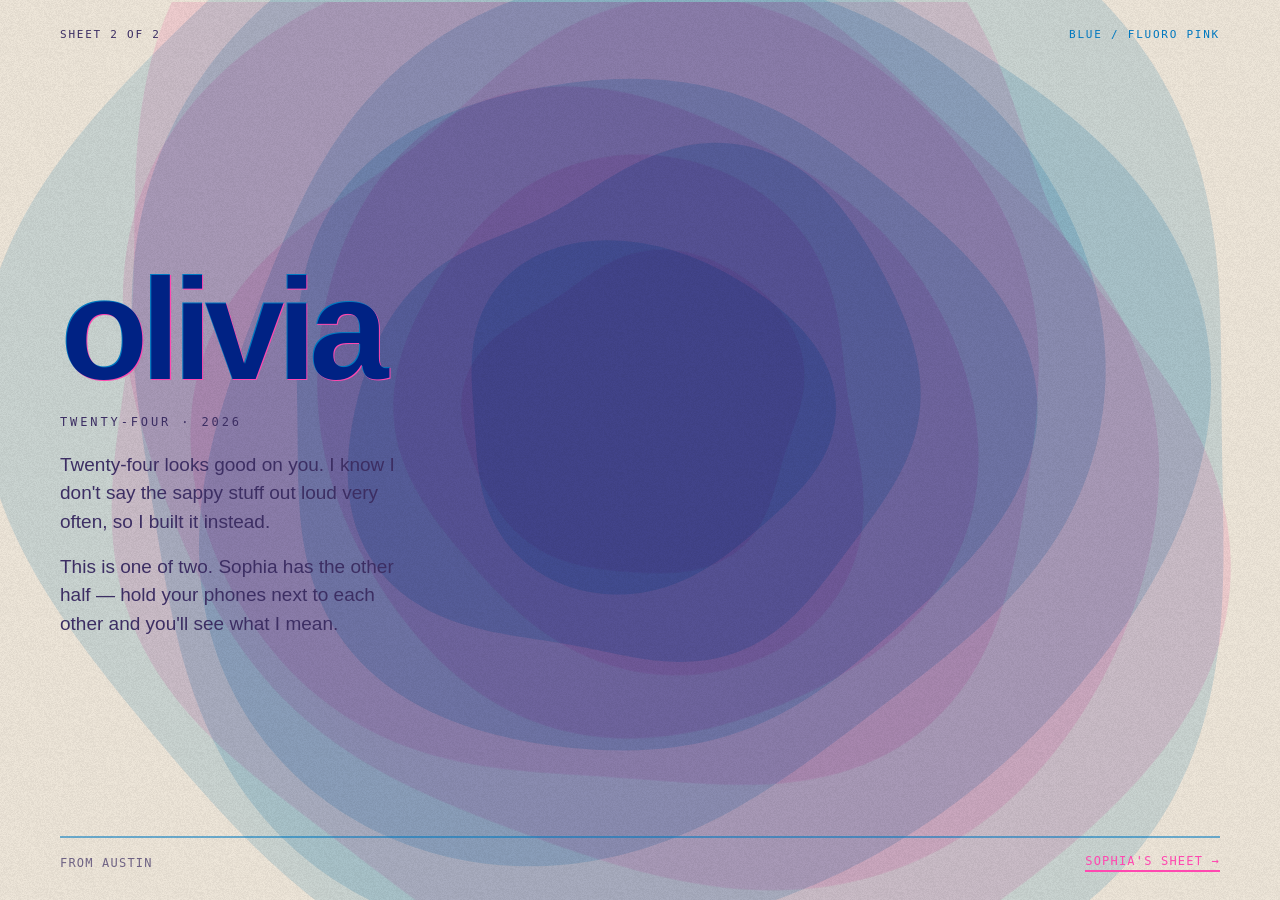
==== olivia/index.html @ df724d40 "Two riso-style birthday sheets for the twins" ====
<!DOCTYPE html>
<html lang="en">
<head>
<meta charset="utf-8">
<meta name="viewport" content="width=device-width,initial-scale=1,viewport-fit=cover">
<title>Olivia &mdash; 24</title>
<meta name="theme-color" content="#EFE7DA">
<style>
  :root{
    --paper:#EFE7DA;
    --ink-a:#FF48B0;   /* riso fluorescent pink */
    --ink-b:#0078BF;   /* riso medium blue */
    --lead:#0078BF;
    --trail:#FF48B0;
    --overprint:#3C2E63;
    --display:"Helvetica Neue",Helvetica,Arial,sans-serif;
    --mono:ui-monospace,SFMono-Regular,Menlo,Consolas,monospace;
  }
  *{box-sizing:border-box;margin:0;padding:0;}
  html,body{height:100%;}
  body{
    background:var(--paper);
    color:var(--overprint);
    font-family:var(--display);
    -webkit-font-smoothing:antialiased;
    overflow-x:hidden;
  }
  #plate{
    position:fixed;
    inset:0;
    width:100%;
    height:100%;
    display:block;
    z-index:0;
  }
  main{
    position:relative;
    z-index:1;
    min-height:100%;
    min-height:100svh;
    display:flex;
    flex-direction:column;
    justify-content:space-between;
    padding:calc(env(safe-area-inset-top) + 28px) 24px calc(env(safe-area-inset-bottom) + 28px);
  }

  .sheet{
    font-family:var(--mono);
    font-size:11px;
    letter-spacing:.16em;
    text-transform:uppercase;
    color:var(--overprint);
    opacity:.75;
    display:flex;
    justify-content:space-between;
    align-items:baseline;
  }
  .sheet b{font-weight:400;color:var(--lead);}

  .middle{
    padding:44px 0 12px;
  }

  .nameblock{
    position:relative;
    line-height:.82;
  }
  .nameblock span{
    display:block;
    font-size:clamp(3.75rem,21vw,9rem);
    font-weight:800;
    letter-spacing:-.055em;
    text-transform:lowercase;
    mix-blend-mode:multiply;
  }
  .layer-a{color:var(--lead);position:relative;}
  .layer-b{
    color:var(--trail);
    position:absolute;
    top:0;left:0;right:0;
    transform:translate(var(--regx,26px),var(--regy,14px));
  }
  .no-anim .layer-b{transform:translate(3px,2px);}

  .age{
    font-family:var(--mono);
    font-size:12px;
    letter-spacing:.24em;
    text-transform:uppercase;
    margin-top:26px;
    color:var(--overprint);
  }

  .note{
    max-width:34ch;
    margin-top:22px;
    font-size:1.0625rem;
    line-height:1.5;
    font-weight:500;
    color:var(--overprint);
  }
  .note p + p{margin-top:.85em;}

  .foot{
    display:flex;
    flex-direction:column;
    gap:16px;
  }
  .rule{height:2px;background:var(--lead);opacity:.55;mix-blend-mode:multiply;}
  .pair{
    display:flex;
    justify-content:space-between;
    align-items:center;
    gap:16px;
    font-family:var(--mono);
    font-size:12px;
    letter-spacing:.1em;
    text-transform:uppercase;
  }
  .pair a{
    color:var(--trail);
    text-decoration:none;
    border-bottom:2px solid currentColor;
    padding-bottom:2px;
  }
  .pair a:focus-visible{outline:3px solid var(--overprint);outline-offset:4px;}
  .from{opacity:.7;}

  .reveal{opacity:0;transform:translateY(10px);}
  .in{opacity:1;transform:none;transition:opacity .7s ease,transform .7s cubic-bezier(.2,.7,.3,1);}

  @media (prefers-reduced-motion:reduce){
    .reveal{opacity:1;transform:none;transition:none;}
  }
  @media (min-width:700px){
    main{padding-left:60px;padding-right:60px;}
    .note{font-size:1.1875rem;}
  }
</style>
</head>
<body>
<canvas id="plate" aria-hidden="true"></canvas>

<main>
  <div class="sheet reveal">
    <span>Sheet 2 of 2</span>
    <b>Blue / fluoro pink</b>
  </div>

  <div class="middle">
    <div class="nameblock reveal" aria-label="Olivia">
      <span class="layer-b" aria-hidden="true">olivia</span>
      <span class="layer-a">olivia</span>
    </div>
    <div class="age reveal">Twenty-four &middot; 2026</div>
    <div class="note reveal">
      <p>Twenty-four looks good on you. I know I don't say the sappy stuff out loud very often, so I built it instead.</p>
      <p>This is one of two. Sophia has the other half &mdash; hold your phones next to each other and you'll see what I mean.</p>
    </div>
  </div>

  <div class="foot reveal">
    <div class="rule"></div>
    <div class="pair">
      <span class="from">From Austin</span>
      <a href="../sophia/">Sophia's sheet &rarr;</a>
    </div>
  </div>
</main>

<script>
(function(){
  var reduce = window.matchMedia && window.matchMedia("(prefers-reduced-motion: reduce)").matches;
  var MIRROR = true;
  var INK_LEAD = "#0078BF", INK_TRAIL = "#FF48B0";

  /* deterministic seed shared by both sheets, so the two plates mirror each other */
  function rng(seed){
    var h = 2166136261;
    for (var i=0;i<seed.length;i++){ h ^= seed.charCodeAt(i); h = Math.imul(h,16777619); }
    return function(){
      h += 0x6D2B79F5; var t = h;
      t = Math.imul(t ^ (t>>>15), t|1);
      t ^= t + Math.imul(t ^ (t>>>7), t|61);
      return ((t ^ (t>>>14))>>>0)/4294967296;
    };
  }

  var canvas = document.getElementById("plate");
  var ctx = canvas.getContext("2d");
  var W=0,H=0,DPR=1;
  var plateA=document.createElement("canvas"), plateB=document.createElement("canvas");

  function blob(c, color, seed, scale){
    var r = rng(seed);
    var g = c.getContext("2d");
    g.clearRect(0,0,c.width,c.height);
    g.save();
    g.scale(DPR,DPR);
    g.translate(W*0.5, H*0.46);
    g.fillStyle = color;
    var rings = 6;
    for (var k=0;k<rings;k++){
      var base = Math.min(W,H) * scale * (0.20 + k*0.098);
      var a1=r()*2-1, a2=r()*2-1, a3=r()*2-1;
      var p1=r()*6.28, p2=r()*6.28, p3=r()*6.28;
      var spin = r()*6.28;
      g.globalAlpha = 0.13 + (rings-k)*0.018;
      g.beginPath();
      for (var t=0;t<=360;t++){
        var th = t*Math.PI/180;
        var rad = base * (1
          + 0.13*a1*Math.sin(2*th+p1)
          + 0.09*a2*Math.sin(3*th+p2)
          + 0.05*a3*Math.sin(5*th+p3));
        var x = Math.cos(th+spin)*rad;
        var y = Math.sin(th+spin)*rad*0.94;
        if(t===0) g.moveTo(x,y); else g.lineTo(x,y);
      }
      g.closePath();
      g.fill();
    }
    g.restore();
  }

  var grain=null;
  function makeGrain(){
    var gc=document.createElement("canvas");
    gc.width=gc.height=140;
    var g=gc.getContext("2d");
    var img=g.createImageData(140,140), d=img.data;
    for(var i=0;i<d.length;i+=4){
      var v=Math.random()*255;
      d[i]=d[i+1]=d[i+2]=v; d[i+3]=16;
    }
    g.putImageData(img,0,0);
    grain=ctx.createPattern(gc,"repeat");
  }

  function size(){
    DPR = Math.min(window.devicePixelRatio||1, 2);
    W = window.innerWidth; H = window.innerHeight;
    [canvas,plateA,plateB].forEach(function(c){
      c.width = Math.round(W*DPR); c.height = Math.round(H*DPR);
      c.style.width = W+"px"; c.style.height = H+"px";
    });
    /* identical seed on both sheets => mirrored artwork, swapped inks */
    blob(plateA, INK_LEAD,  "sophia+olivia/plate-a", 1.02);
    blob(plateB, INK_TRAIL, "sophia+olivia/plate-b", 0.94);
    makeGrain();
  }

  var start = null;
  function frame(ts){
    if(start===null) start = ts;
    var e = (ts-start)/1000;
    /* plates land in register, then drift the way a riso press does */
    var settle = reduce ? 1 : Math.min(1, e/2.4);
    var ease = 1-Math.pow(1-settle,3);
    var offx = (1-ease)*46 + Math.sin(e*0.42)*2.4;
    var offy = (1-ease)*26 + Math.cos(e*0.33)*2.0;

    ctx.setTransform(1,0,0,1,0,0);
    ctx.globalCompositeOperation="source-over";
    ctx.globalAlpha=1;
    ctx.fillStyle="#EFE7DA";
    ctx.fillRect(0,0,canvas.width,canvas.height);

    ctx.save();
    if(MIRROR){ ctx.translate(canvas.width,0); ctx.scale(-1,1); }
    ctx.globalCompositeOperation="multiply";
    ctx.drawImage(plateA,0,0);
    ctx.drawImage(plateB, offx*DPR, offy*DPR);
    ctx.restore();

    if(grain){
      ctx.globalCompositeOperation="multiply";
      ctx.fillStyle=grain;
      ctx.fillRect(0,0,canvas.width,canvas.height);
    }

    document.documentElement.style.setProperty("--regx", (offx*0.55).toFixed(2)+"px");
    document.documentElement.style.setProperty("--regy", (offy*0.55).toFixed(2)+"px");

    if(!reduce || e < 0.1) requestAnimationFrame(frame);
  }

  size();
  window.addEventListener("resize", function(){ size(); });
  if(reduce){ document.body.classList.add("no-anim"); }
  requestAnimationFrame(frame);

  /* content registers in after the plates */
  var items = document.querySelectorAll(".reveal");
  items.forEach(function(el,i){
    setTimeout(function(){ el.classList.add("in"); }, reduce ? 0 : 420 + i*260);
  });
})();
</script>
</body>
</html>
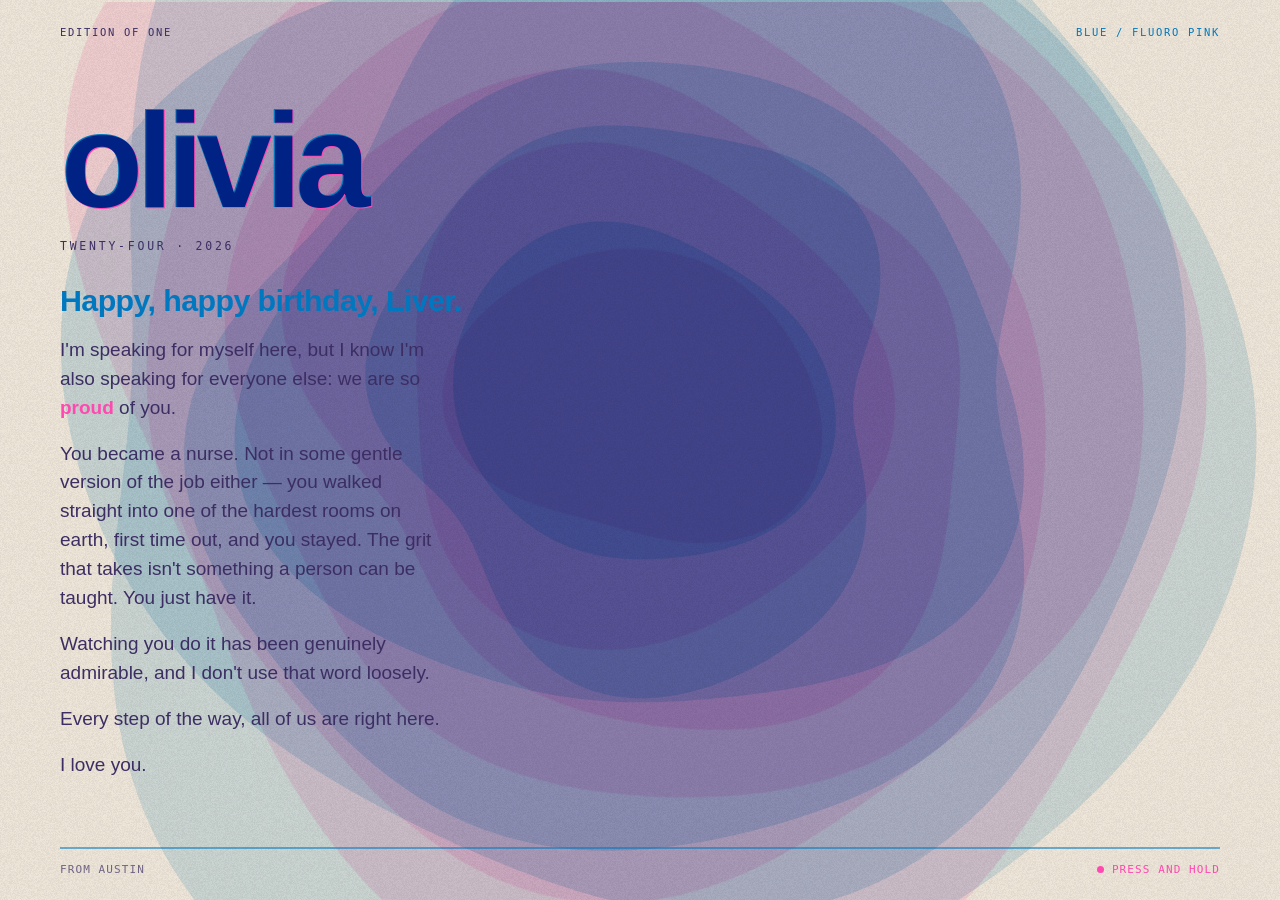
==== commit 84a0df1c: "Real messages, tilt + press-to-register animation, drop cross-links" ====
--- a/olivia/index.html
+++ b/olivia/index.html
@@ -5,145 +5,15 @@
 <meta name="viewport" content="width=device-width,initial-scale=1,viewport-fit=cover">
 <title>Olivia &mdash; 24</title>
 <meta name="theme-color" content="#EFE7DA">
-<style>
-  :root{
-    --paper:#EFE7DA;
-    --ink-a:#FF48B0;   /* riso fluorescent pink */
-    --ink-b:#0078BF;   /* riso medium blue */
-    --lead:#0078BF;
-    --trail:#FF48B0;
-    --overprint:#3C2E63;
-    --display:"Helvetica Neue",Helvetica,Arial,sans-serif;
-    --mono:ui-monospace,SFMono-Regular,Menlo,Consolas,monospace;
-  }
-  *{box-sizing:border-box;margin:0;padding:0;}
-  html,body{height:100%;}
-  body{
-    background:var(--paper);
-    color:var(--overprint);
-    font-family:var(--display);
-    -webkit-font-smoothing:antialiased;
-    overflow-x:hidden;
-  }
-  #plate{
-    position:fixed;
-    inset:0;
-    width:100%;
-    height:100%;
-    display:block;
-    z-index:0;
-  }
-  main{
-    position:relative;
-    z-index:1;
-    min-height:100%;
-    min-height:100svh;
-    display:flex;
-    flex-direction:column;
-    justify-content:space-between;
-    padding:calc(env(safe-area-inset-top) + 28px) 24px calc(env(safe-area-inset-bottom) + 28px);
-  }
-
-  .sheet{
-    font-family:var(--mono);
-    font-size:11px;
-    letter-spacing:.16em;
-    text-transform:uppercase;
-    color:var(--overprint);
-    opacity:.75;
-    display:flex;
-    justify-content:space-between;
-    align-items:baseline;
-  }
-  .sheet b{font-weight:400;color:var(--lead);}
-
-  .middle{
-    padding:44px 0 12px;
-  }
-
-  .nameblock{
-    position:relative;
-    line-height:.82;
-  }
-  .nameblock span{
-    display:block;
-    font-size:clamp(3.75rem,21vw,9rem);
-    font-weight:800;
-    letter-spacing:-.055em;
-    text-transform:lowercase;
-    mix-blend-mode:multiply;
-  }
-  .layer-a{color:var(--lead);position:relative;}
-  .layer-b{
-    color:var(--trail);
-    position:absolute;
-    top:0;left:0;right:0;
-    transform:translate(var(--regx,26px),var(--regy,14px));
-  }
-  .no-anim .layer-b{transform:translate(3px,2px);}
-
-  .age{
-    font-family:var(--mono);
-    font-size:12px;
-    letter-spacing:.24em;
-    text-transform:uppercase;
-    margin-top:26px;
-    color:var(--overprint);
-  }
-
-  .note{
-    max-width:34ch;
-    margin-top:22px;
-    font-size:1.0625rem;
-    line-height:1.5;
-    font-weight:500;
-    color:var(--overprint);
-  }
-  .note p + p{margin-top:.85em;}
-
-  .foot{
-    display:flex;
-    flex-direction:column;
-    gap:16px;
-  }
-  .rule{height:2px;background:var(--lead);opacity:.55;mix-blend-mode:multiply;}
-  .pair{
-    display:flex;
-    justify-content:space-between;
-    align-items:center;
-    gap:16px;
-    font-family:var(--mono);
-    font-size:12px;
-    letter-spacing:.1em;
-    text-transform:uppercase;
-  }
-  .pair a{
-    color:var(--trail);
-    text-decoration:none;
-    border-bottom:2px solid currentColor;
-    padding-bottom:2px;
-  }
-  .pair a:focus-visible{outline:3px solid var(--overprint);outline-offset:4px;}
-  .from{opacity:.7;}
-
-  .reveal{opacity:0;transform:translateY(10px);}
-  .in{opacity:1;transform:none;transition:opacity .7s ease,transform .7s cubic-bezier(.2,.7,.3,1);}
-
-  @media (prefers-reduced-motion:reduce){
-    .reveal{opacity:1;transform:none;transition:none;}
-  }
-  @media (min-width:700px){
-    main{padding-left:60px;padding-right:60px;}
-    .note{font-size:1.1875rem;}
-  }
-</style>
+<link rel="stylesheet" href="../assets/sheet.css">
+<style>:root{--lead:#0078BF;--trail:#FF48B0;}</style>
 </head>
 <body>
 <canvas id="plate" aria-hidden="true"></canvas>
 
 <main>
-  <div class="sheet reveal">
-    <span>Sheet 2 of 2</span>
+  <div class="imprint reveal">
+    <span>Edition of one</span>
     <b>Blue / fluoro pink</b>
   </div>
 
@@ -153,9 +23,15 @@
       <span class="layer-a">olivia</span>
     </div>
     <div class="age reveal">Twenty-four &middot; 2026</div>
+
+    <p class="hello reveal">Happy, happy birthday, Liver.</p>
+
     <div class="note reveal">
-      <p>Twenty-four looks good on you. I know I don't say the sappy stuff out loud very often, so I built it instead.</p>
-      <p>This is one of two. Sophia has the other half &mdash; hold your phones next to each other and you'll see what I mean.</p>
+      <p>I'm speaking for myself here, but I know I'm also speaking for everyone else: we are so <em>proud</em> of you.</p>
+      <p>You became a nurse. Not in some gentle version of the job either &mdash; you walked straight into one of the hardest rooms on earth, first time out, and you stayed. The grit that takes isn't something a person can be taught. You just have it.</p>
+      <p>Watching you do it has been genuinely admirable, and I don't use that word loosely.</p>
+      <p>Every step of the way, all of us are right here.</p>
+      <p>I love you.</p>
     </div>
   </div>
 
@@ -163,139 +39,12 @@
     <div class="rule"></div>
     <div class="pair">
       <span class="from">From Austin</span>
-      <a href="../sophia/">Sophia's sheet &rarr;</a>
+      <span class="hint"><i class="dot"></i><span>Press and hold</span></span>
     </div>
   </div>
 </main>
 
-<script>
-(function(){
-  var reduce = window.matchMedia && window.matchMedia("(prefers-reduced-motion: reduce)").matches;
-  var MIRROR = true;
-  var INK_LEAD = "#0078BF", INK_TRAIL = "#FF48B0";
-
-  /* deterministic seed shared by both sheets, so the two plates mirror each other */
-  function rng(seed){
-    var h = 2166136261;
-    for (var i=0;i<seed.length;i++){ h ^= seed.charCodeAt(i); h = Math.imul(h,16777619); }
-    return function(){
-      h += 0x6D2B79F5; var t = h;
-      t = Math.imul(t ^ (t>>>15), t|1);
-      t ^= t + Math.imul(t ^ (t>>>7), t|61);
-      return ((t ^ (t>>>14))>>>0)/4294967296;
-    };
-  }
-
-  var canvas = document.getElementById("plate");
-  var ctx = canvas.getContext("2d");
-  var W=0,H=0,DPR=1;
-  var plateA=document.createElement("canvas"), plateB=document.createElement("canvas");
-
-  function blob(c, color, seed, scale){
-    var r = rng(seed);
-    var g = c.getContext("2d");
-    g.clearRect(0,0,c.width,c.height);
-    g.save();
-    g.scale(DPR,DPR);
-    g.translate(W*0.5, H*0.46);
-    g.fillStyle = color;
-    var rings = 6;
-    for (var k=0;k<rings;k++){
-      var base = Math.min(W,H) * scale * (0.20 + k*0.098);
-      var a1=r()*2-1, a2=r()*2-1, a3=r()*2-1;
-      var p1=r()*6.28, p2=r()*6.28, p3=r()*6.28;
-      var spin = r()*6.28;
-      g.globalAlpha = 0.13 + (rings-k)*0.018;
-      g.beginPath();
-      for (var t=0;t<=360;t++){
-        var th = t*Math.PI/180;
-        var rad = base * (1
-          + 0.13*a1*Math.sin(2*th+p1)
-          + 0.09*a2*Math.sin(3*th+p2)
-          + 0.05*a3*Math.sin(5*th+p3));
-        var x = Math.cos(th+spin)*rad;
-        var y = Math.sin(th+spin)*rad*0.94;
-        if(t===0) g.moveTo(x,y); else g.lineTo(x,y);
-      }
-      g.closePath();
-      g.fill();
-    }
-    g.restore();
-  }
-
-  var grain=null;
-  function makeGrain(){
-    var gc=document.createElement("canvas");
-    gc.width=gc.height=140;
-    var g=gc.getContext("2d");
-    var img=g.createImageData(140,140), d=img.data;
-    for(var i=0;i<d.length;i+=4){
-      var v=Math.random()*255;
-      d[i]=d[i+1]=d[i+2]=v; d[i+3]=16;
-    }
-    g.putImageData(img,0,0);
-    grain=ctx.createPattern(gc,"repeat");
-  }
-
-  function size(){
-    DPR = Math.min(window.devicePixelRatio||1, 2);
-    W = window.innerWidth; H = window.innerHeight;
-    [canvas,plateA,plateB].forEach(function(c){
-      c.width = Math.round(W*DPR); c.height = Math.round(H*DPR);
-      c.style.width = W+"px"; c.style.height = H+"px";
-    });
-    /* identical seed on both sheets => mirrored artwork, swapped inks */
-    blob(plateA, INK_LEAD,  "sophia+olivia/plate-a", 1.02);
-    blob(plateB, INK_TRAIL, "sophia+olivia/plate-b", 0.94);
-    makeGrain();
-  }
-
-  var start = null;
-  function frame(ts){
-    if(start===null) start = ts;
-    var e = (ts-start)/1000;
-    /* plates land in register, then drift the way a riso press does */
-    var settle = reduce ? 1 : Math.min(1, e/2.4);
-    var ease = 1-Math.pow(1-settle,3);
-    var offx = (1-ease)*46 + Math.sin(e*0.42)*2.4;
-    var offy = (1-ease)*26 + Math.cos(e*0.33)*2.0;
-
-    ctx.setTransform(1,0,0,1,0,0);
-    ctx.globalCompositeOperation="source-over";
-    ctx.globalAlpha=1;
-    ctx.fillStyle="#EFE7DA";
-    ctx.fillRect(0,0,canvas.width,canvas.height);
-
-    ctx.save();
-    if(MIRROR){ ctx.translate(canvas.width,0); ctx.scale(-1,1); }
-    ctx.globalCompositeOperation="multiply";
-    ctx.drawImage(plateA,0,0);
-    ctx.drawImage(plateB, offx*DPR, offy*DPR);
-    ctx.restore();
-
-    if(grain){
-      ctx.globalCompositeOperation="multiply";
-      ctx.fillStyle=grain;
-      ctx.fillRect(0,0,canvas.width,canvas.height);
-    }
-
-    document.documentElement.style.setProperty("--regx", (offx*0.55).toFixed(2)+"px");
-    document.documentElement.style.setProperty("--regy", (offy*0.55).toFixed(2)+"px");
-
-    if(!reduce || e < 0.1) requestAnimationFrame(frame);
-  }
-
-  size();
-  window.addEventListener("resize", function(){ size(); });
-  if(reduce){ document.body.classList.add("no-anim"); }
-  requestAnimationFrame(frame);
-
-  /* content registers in after the plates */
-  var items = document.querySelectorAll(".reveal");
-  items.forEach(function(el,i){
-    setTimeout(function(){ el.classList.add("in"); }, reduce ? 0 : 420 + i*260);
-  });
-})();
-</script>
+<script>window.SHEET={lead:"#0078BF",trail:"#FF48B0",mirror:true};</script>
+<script src="../assets/sheet.js"></script>
 </body>
 </html>
--- a/assets/sheet.css
+++ b/assets/sheet.css
@@ -0,0 +1,153 @@
+:root{
+  --paper:#EFE7DA;
+  --overprint:#3C2E63;
+  --display:"Helvetica Neue",Helvetica,Arial,sans-serif;
+  --mono:ui-monospace,SFMono-Regular,Menlo,Consolas,monospace;
+  --regx:0px;
+  --regy:0px;
+}
+*{box-sizing:border-box;margin:0;padding:0;}
+html{height:100%;}
+body{
+  min-height:100%;
+  background:var(--paper);
+  color:var(--overprint);
+  font-family:var(--display);
+  -webkit-font-smoothing:antialiased;
+  overflow-x:hidden;
+  -webkit-tap-highlight-color:transparent;
+  -webkit-user-select:none;
+  user-select:none;
+  touch-action:manipulation;
+}
+
+#plate{
+  position:fixed;
+  inset:0;
+  width:100%;
+  height:100%;
+  display:block;
+  z-index:0;
+  pointer-events:none;
+}
+
+main{
+  position:relative;
+  z-index:1;
+  min-height:100svh;
+  display:flex;
+  flex-direction:column;
+  justify-content:space-between;
+  gap:36px;
+  padding:calc(env(safe-area-inset-top) + 26px) 24px calc(env(safe-area-inset-bottom) + 24px);
+}
+
+.imprint{
+  font-family:var(--mono);
+  font-size:10.5px;
+  letter-spacing:.16em;
+  text-transform:uppercase;
+  opacity:.7;
+  display:flex;
+  justify-content:space-between;
+  align-items:baseline;
+  gap:16px;
+}
+.imprint b{font-weight:400;color:var(--lead);}
+
+.nameblock{
+  position:relative;
+  line-height:.82;
+}
+.nameblock span{
+  display:block;
+  font-size:clamp(3.25rem,19vw,8.5rem);
+  font-weight:800;
+  letter-spacing:-.055em;
+  text-transform:lowercase;
+  mix-blend-mode:multiply;
+}
+.layer-a{color:var(--lead);position:relative;}
+.layer-b{
+  color:var(--trail);
+  position:absolute;
+  top:0;left:0;right:0;
+  transform:translate(var(--regx),var(--regy));
+}
+
+.age{
+  font-family:var(--mono);
+  font-size:11.5px;
+  letter-spacing:.24em;
+  text-transform:uppercase;
+  margin-top:22px;
+  opacity:.8;
+}
+
+.hello{
+  margin-top:30px;
+  font-size:clamp(1.35rem,6.2vw,1.9rem);
+  font-weight:700;
+  letter-spacing:-.02em;
+  line-height:1.15;
+  color:var(--lead);
+  mix-blend-mode:multiply;
+}
+
+.note{
+  max-width:36ch;
+  margin-top:18px;
+  font-size:1.0625rem;
+  line-height:1.52;
+  font-weight:500;
+}
+.note p + p{margin-top:.9em;}
+.note em{font-style:normal;font-weight:700;color:var(--trail);}
+
+.foot{display:flex;flex-direction:column;gap:14px;}
+.rule{height:2px;background:var(--lead);opacity:.55;mix-blend-mode:multiply;}
+.pair{
+  display:flex;
+  justify-content:space-between;
+  align-items:center;
+  gap:16px;
+  font-family:var(--mono);
+  font-size:11px;
+  letter-spacing:.1em;
+  text-transform:uppercase;
+}
+.from{opacity:.7;}
+
+/* press-and-hold affordance */
+.hint{
+  display:flex;
+  align-items:center;
+  gap:8px;
+  color:var(--trail);
+  transition:opacity .4s ease;
+}
+.hint .dot{
+  width:7px;height:7px;border-radius:50%;
+  background:currentColor;
+  animation:pulse 2.1s ease-in-out infinite;
+}
+.hint .dot.lit{animation:none;}
+@keyframes pulse{
+  0%,100%{opacity:.25;transform:scale(.8);}
+  50%{opacity:1;transform:scale(1.15);}
+}
+
+.reveal{opacity:0;transform:translateY(12px);}
+.in{
+  opacity:1;transform:none;
+  transition:opacity .8s ease,transform .8s cubic-bezier(.2,.7,.3,1);
+}
+
+@media (prefers-reduced-motion:reduce){
+  .reveal{opacity:1;transform:none;transition:none;}
+  .hint .dot{animation:none;opacity:.7;}
+}
+@media (min-width:700px){
+  main{padding-left:60px;padding-right:60px;}
+  .note{font-size:1.1875rem;}
+}
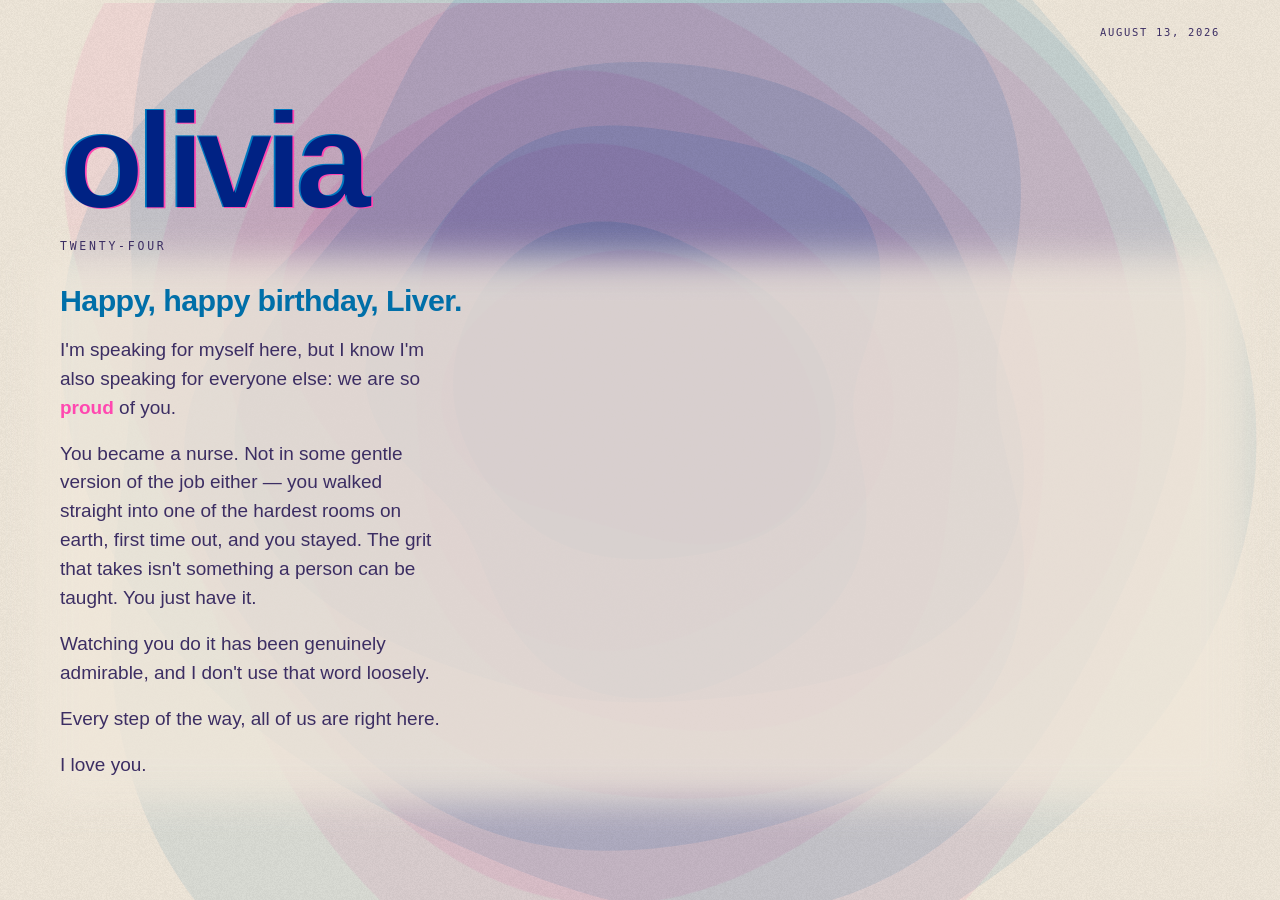
==== commit fea25028: "Date at top right, drop hint and ink labels, lift copy off the artwork" ====
--- a/olivia/index.html
+++ b/olivia/index.html
@@ -13,8 +13,7 @@
 
 <main>
   <div class="imprint reveal">
-    <span>Edition of one</span>
-    <b>Blue / fluoro pink</b>
+    <span>August 13, 2026</span>
   </div>
 
   <div class="middle">
@@ -22,8 +21,9 @@
       <span class="layer-b" aria-hidden="true">olivia</span>
       <span class="layer-a">olivia</span>
     </div>
-    <div class="age reveal">Twenty-four &middot; 2026</div>
+    <div class="age reveal">Twenty-four</div>
 
+    <div class="copy">
     <p class="hello reveal">Happy, happy birthday, Liver.</p>
 
     <div class="note reveal">
@@ -33,13 +33,13 @@
       <p>Every step of the way, all of us are right here.</p>
       <p>I love you.</p>
     </div>
+    </div>
   </div>
 
   <div class="foot reveal">
     <div class="rule"></div>
     <div class="pair">
       <span class="from">From Austin</span>
-      <span class="hint"><i class="dot"></i><span>Press and hold</span></span>
     </div>
   </div>
 </main>
--- a/assets/sheet.css
+++ b/assets/sheet.css
@@ -49,11 +49,9 @@
   text-transform:uppercase;
   opacity:.7;
   display:flex;
-  justify-content:space-between;
+  justify-content:flex-end;
   align-items:baseline;
-  gap:16px;
 }
-.imprint b{font-weight:400;color:var(--lead);}
 
 .nameblock{
   position:relative;
@@ -82,6 +80,19 @@
   text-transform:uppercase;
   margin-top:22px;
   opacity:.8;
+}
+
+/* the copy sits in an unprinted area of the sheet so the ink
+   never fights the words; feathered edges keep it off-grid */
+.copy{position:relative;}
+.copy::before{
+  content:"";
+  position:absolute;
+  inset:-26px -24px -22px -24px;
+  background:var(--paper);
+  opacity:.82;
+  filter:blur(18px);
+  z-index:-1;
 }
 
 .hello{
@@ -118,25 +129,6 @@
 }
 .from{opacity:.7;}
 
-/* press-and-hold affordance */
-.hint{
-  display:flex;
-  align-items:center;
-  gap:8px;
-  color:var(--trail);
-  transition:opacity .4s ease;
-}
-.hint .dot{
-  width:7px;height:7px;border-radius:50%;
-  background:currentColor;
-  animation:pulse 2.1s ease-in-out infinite;
-}
-.hint .dot.lit{animation:none;}
-@keyframes pulse{
-  0%,100%{opacity:.25;transform:scale(.8);}
-  50%{opacity:1;transform:scale(1.15);}
-}
-
 .reveal{opacity:0;transform:translateY(12px);}
 .in{
   opacity:1;transform:none;
@@ -145,7 +137,6 @@
 
 @media (prefers-reduced-motion:reduce){
   .reveal{opacity:1;transform:none;transition:none;}
-  .hint .dot{animation:none;opacity:.7;}
 }
 @media (min-width:700px){
   main{padding-left:60px;padding-right:60px;}
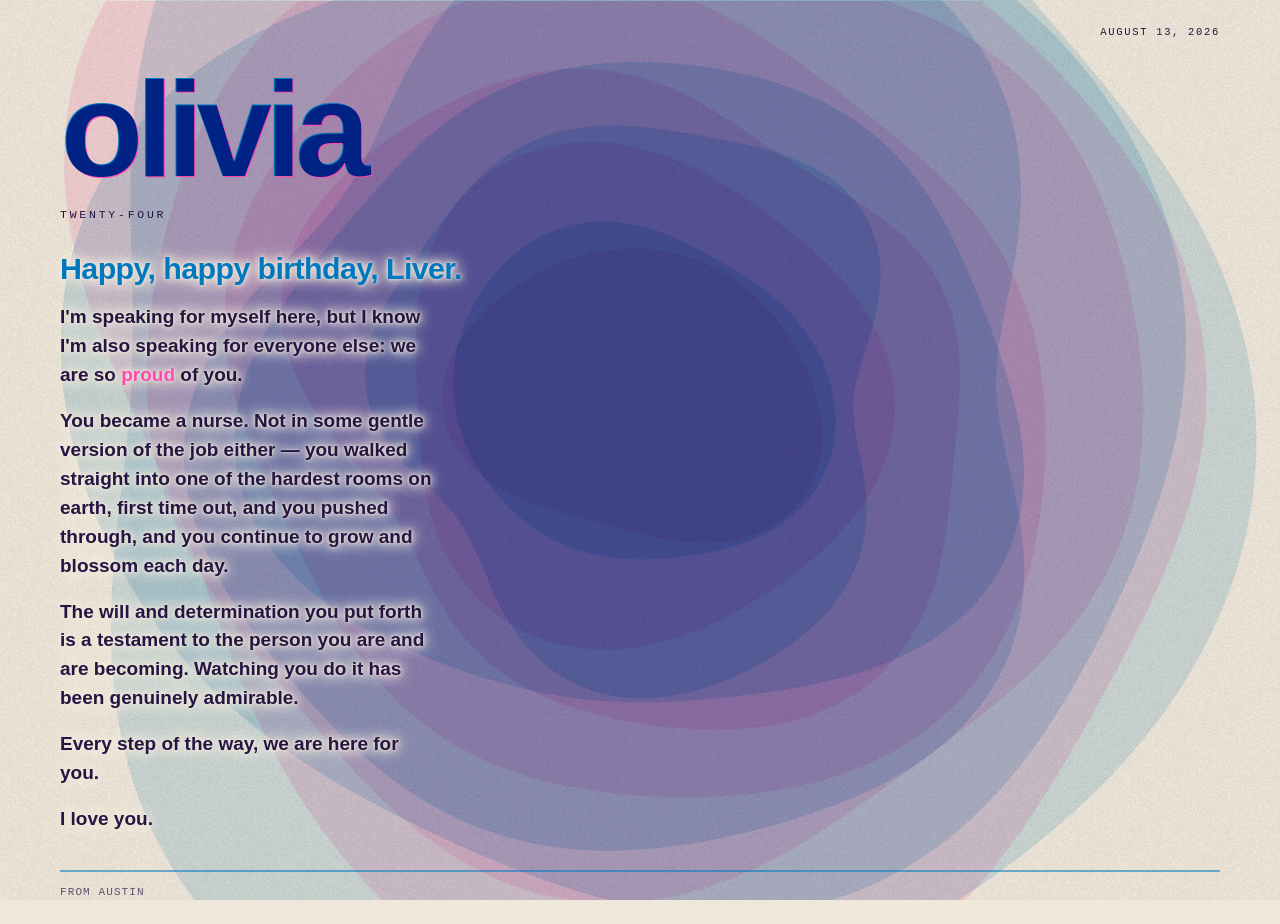
==== commit 7346ed7f: "Olivia's words in Austin's phrasing" ====
--- a/olivia/index.html
+++ b/olivia/index.html
@@ -28,9 +28,9 @@
 
     <div class="note reveal">
       <p>I'm speaking for myself here, but I know I'm also speaking for everyone else: we are so <em>proud</em> of you.</p>
-      <p>You became a nurse. Not in some gentle version of the job either &mdash; you walked straight into one of the hardest rooms on earth, first time out, and you stayed. The grit that takes isn't something a person can be taught. You just have it.</p>
-      <p>Watching you do it has been genuinely admirable, and I don't use that word loosely.</p>
-      <p>Every step of the way, all of us are right here.</p>
+      <p>You became a nurse. Not in some gentle version of the job either &mdash; you walked straight into one of the hardest rooms on earth, first time out, and you pushed through, and you continue to grow and blossom each day.</p>
+      <p>The will and determination you put forth is a testament to the person you are and are becoming. Watching you do it has been genuinely admirable.</p>
+      <p>Every step of the way, we are here for you.</p>
       <p>I love you.</p>
     </div>
     </div>
--- a/assets/sheet.css
+++ b/assets/sheet.css
@@ -1,6 +1,6 @@
 :root{
   --paper:#EFE7DA;
-  --overprint:#3C2E63;
+  --overprint:#241542;
   --display:"Helvetica Neue",Helvetica,Arial,sans-serif;
   --mono:ui-monospace,SFMono-Regular,Menlo,Consolas,monospace;
   --regx:0px;
@@ -82,17 +82,17 @@
   opacity:.8;
 }
 
-/* the copy sits in an unprinted area of the sheet so the ink
-   never fights the words; feathered edges keep it off-grid */
+/* Artwork stays at full strength. The copy earns its contrast from a
+   tight paper-coloured halo hugging each letterform, so the ink still
+   reads between and around the words instead of being masked out. */
 .copy{position:relative;}
-.copy::before{
-  content:"";
-  position:absolute;
-  inset:-26px -24px -22px -24px;
-  background:var(--paper);
-  opacity:.82;
-  filter:blur(18px);
-  z-index:-1;
+.copy .hello,
+.copy .note{
+  text-shadow:
+    0 0 3px var(--paper),
+    0 0 7px var(--paper),
+    0 0 15px var(--paper),
+    0 0 15px var(--paper);
 }
 
 .hello{
@@ -102,7 +102,6 @@
   letter-spacing:-.02em;
   line-height:1.15;
   color:var(--lead);
-  mix-blend-mode:multiply;
 }
 
 .note{
@@ -110,7 +109,7 @@
   margin-top:18px;
   font-size:1.0625rem;
   line-height:1.52;
-  font-weight:500;
+  font-weight:600;
 }
 .note p + p{margin-top:.9em;}
 .note em{font-style:normal;font-weight:700;color:var(--trail);}
